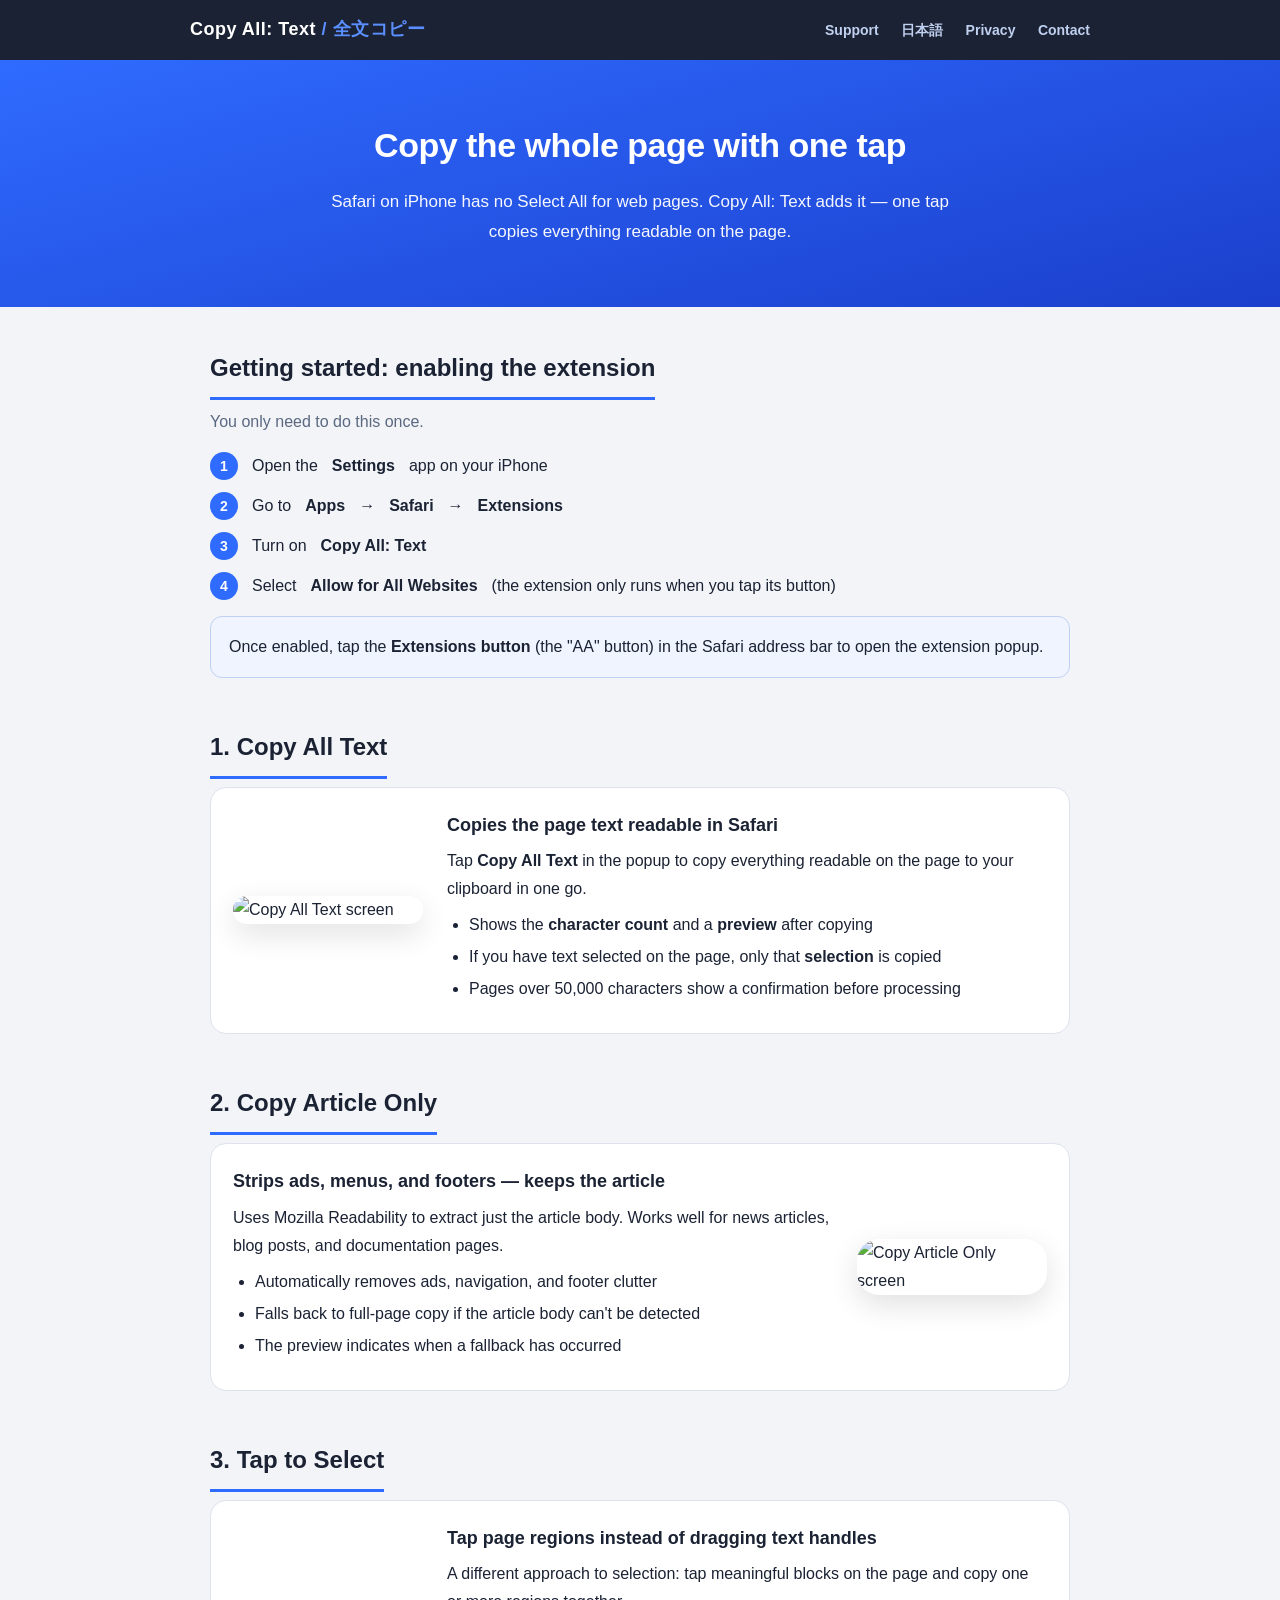
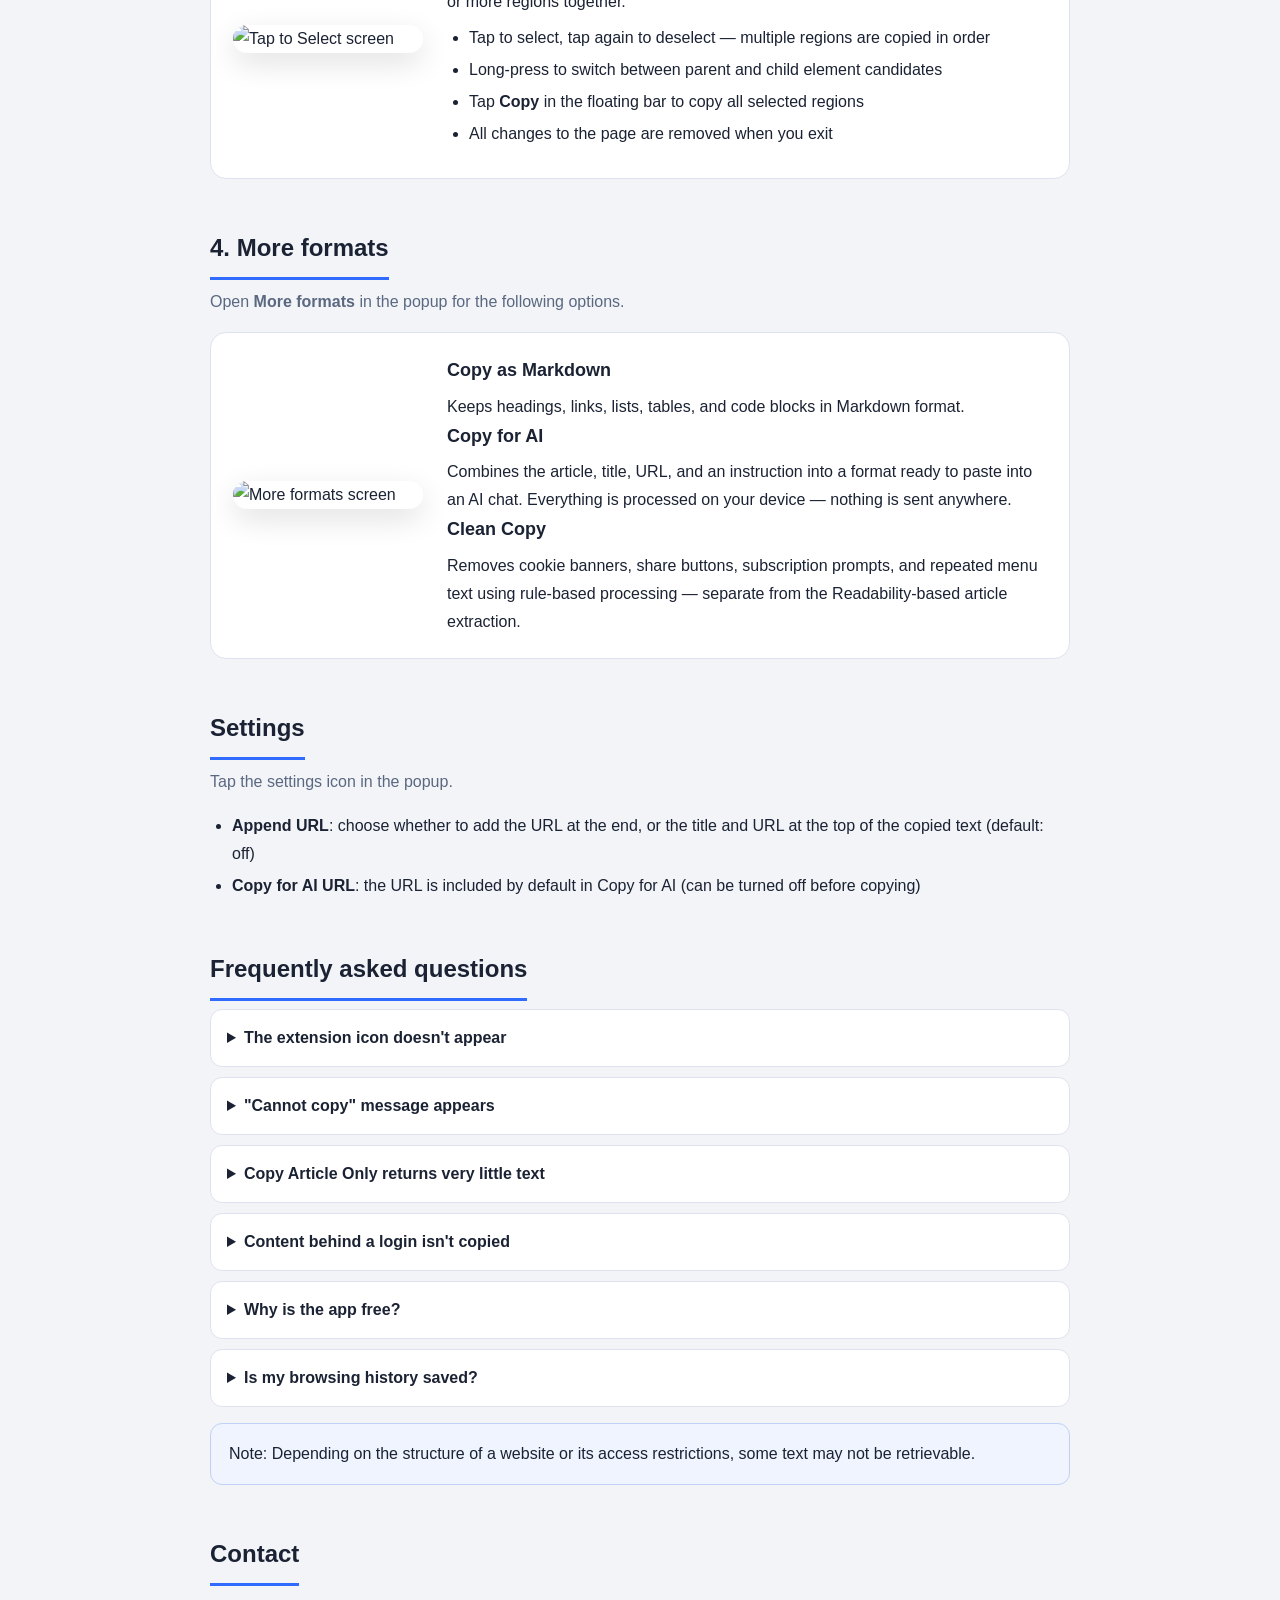
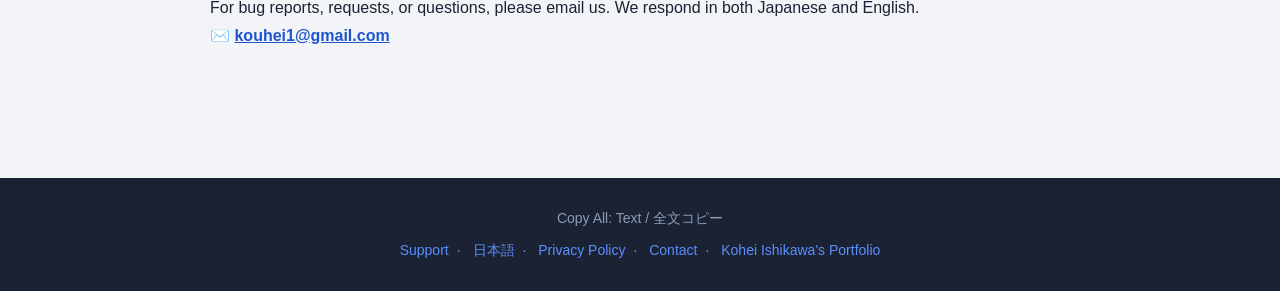
==== en.html @ e87bfa58 "feat: initial support site for Copy All: Text Japanese and English support pages, privacy policy. St" ====
<!DOCTYPE html>
<html lang="en">
<head>
<meta charset="UTF-8">
<meta name="viewport" content="width=device-width, initial-scale=1.0">
<title>Copy All: Text — Support</title>
<meta name="description" content="Support page for Copy All: Text, a Safari extension that adds Select All to iPhone. One tap copies the whole page.">
<link rel="stylesheet" href="style.css">
</head>
<body>

<header class="site-header">
  <div class="inner">
    <a class="brand" href="en.html">Copy All: Text<span> / 全文コピー</span></a>
    <nav class="nav">
      <a href="en.html">Support</a>
      <a href="index.html">日本語</a>
      <a href="privacy.html">Privacy</a>
      <a href="#contact">Contact</a>
    </nav>
  </div>
</header>

<div class="hero">
  <h1>Copy the whole page with one tap</h1>
  <p>Safari on iPhone has no Select All for web pages. Copy All: Text adds it — one tap copies everything readable on the page.</p>
</div>

<main>

  <section>
    <h2>Getting started: enabling the extension</h2>
    <p class="lead">You only need to do this once.</p>
    <ol class="steps">
      <li>Open the <strong>Settings</strong> app on your iPhone</li>
      <li>Go to <strong>Apps</strong> → <strong>Safari</strong> → <strong>Extensions</strong></li>
      <li>Turn on <strong>Copy All: Text</strong></li>
      <li>Select <strong>Allow for All Websites</strong> (the extension only runs when you tap its button)</li>
    </ol>
    <div class="callout">Once enabled, tap the <strong>Extensions button</strong> (the "AA" button) in the Safari address bar to open the extension popup.</div>
  </section>

  <section id="copy-all">
    <h2>1. Copy All Text</h2>
    <div class="feature">
      <div class="shot"><img src="img/en-1.png" alt="Copy All Text screen"></div>
      <div class="body">
        <h3>Copies the page text readable in Safari</h3>
        <p>Tap <strong>Copy All Text</strong> in the popup to copy everything readable on the page to your clipboard in one go.</p>
        <ul>
          <li>Shows the <strong>character count</strong> and a <strong>preview</strong> after copying</li>
          <li>If you have text selected on the page, only that <strong>selection</strong> is copied</li>
          <li>Pages over 50,000 characters show a confirmation before processing</li>
        </ul>
      </div>
    </div>
  </section>

  <section id="copy-article">
    <h2>2. Copy Article Only</h2>
    <div class="feature reverse">
      <div class="shot"><img src="img/en-2.png" alt="Copy Article Only screen"></div>
      <div class="body">
        <h3>Strips ads, menus, and footers — keeps the article</h3>
        <p>Uses Mozilla Readability to extract just the article body. Works well for news articles, blog posts, and documentation pages.</p>
        <ul>
          <li>Automatically removes ads, navigation, and footer clutter</li>
          <li>Falls back to full-page copy if the article body can't be detected</li>
          <li>The preview indicates when a fallback has occurred</li>
        </ul>
      </div>
    </div>
  </section>

  <section id="tap-select">
    <h2>3. Tap to Select</h2>
    <div class="feature">
      <div class="shot"><img src="img/en-3.png" alt="Tap to Select screen"></div>
      <div class="body">
        <h3>Tap page regions instead of dragging text handles</h3>
        <p>A different approach to selection: tap meaningful blocks on the page and copy one or more regions together.</p>
        <ul>
          <li>Tap to select, tap again to deselect — multiple regions are copied in order</li>
          <li>Long-press to switch between parent and child element candidates</li>
          <li>Tap <strong>Copy</strong> in the floating bar to copy all selected regions</li>
          <li>All changes to the page are removed when you exit</li>
        </ul>
      </div>
    </div>
  </section>

  <section id="other-formats">
    <h2>4. More formats</h2>
    <p class="lead">Open <strong>More formats</strong> in the popup for the following options.</p>
    <div class="feature">
      <div class="shot"><img src="img/en-4.png" alt="More formats screen"></div>
      <div class="body">
        <h3>Copy as Markdown</h3>
        <p>Keeps headings, links, lists, tables, and code blocks in Markdown format.</p>
        <h3>Copy for AI</h3>
        <p>Combines the article, title, URL, and an instruction into a format ready to paste into an AI chat. Everything is processed on your device — nothing is sent anywhere.</p>
        <h3>Clean Copy</h3>
        <p>Removes cookie banners, share buttons, subscription prompts, and repeated menu text using rule-based processing — separate from the Readability-based article extraction.</p>
      </div>
    </div>
  </section>

  <section id="settings">
    <h2>Settings</h2>
    <p class="lead">Tap the settings icon in the popup.</p>
    <ul>
      <li><strong>Append URL</strong>: choose whether to add the URL at the end, or the title and URL at the top of the copied text (default: off)</li>
      <li><strong>Copy for AI URL</strong>: the URL is included by default in Copy for AI (can be turned off before copying)</li>
    </ul>
  </section>

  <section id="faq">
    <h2>Frequently asked questions</h2>
    <div class="faq">
      <details><summary>The extension icon doesn't appear</summary>
        <p>Make sure Copy All: Text is enabled in Settings → Apps → Safari → Extensions. Once enabled, it appears under the Extensions button (the "AA" button) in the address bar.</p></details>
      <details><summary>"Cannot copy" message appears</summary>
        <p>The extension cannot run on Safari's internal pages (Start Page, App Store, settings), PDF viewer, or pages that haven't finished loading.</p></details>
      <details><summary>Copy Article Only returns very little text</summary>
        <p>Article detection has limits. For pages that aren't articles (e-commerce, portals, etc.), use Copy All Text or Tap to Select instead.</p></details>
      <details><summary>Content behind a login isn't copied</summary>
        <p>Content loaded lazily after login, or content inside Shadow DOM, may not be retrieved. Copy what was captured and check the preview for what's missing.</p></details>
      <details><summary>Why is the app free?</summary>
        <p>This is a small utility project. It contains no ads, analytics, accounts, or network communication. It will remain free.</p></details>
      <details><summary>Is my browsing history saved?</summary>
        <p>No. The extension copies text to your clipboard and does nothing else. Only your settings (URL append preference, etc.) are saved locally on your device.</p></details>
    </div>
    <div class="callout" style="margin-top:16px">Note: Depending on the structure of a website or its access restrictions, some text may not be retrievable.</div>
  </section>

  <section id="contact" class="contact">
    <h2>Contact</h2>
    <p>For bug reports, requests, or questions, please email us. We respond in both Japanese and English.</p>
    <p>✉️ <a href="mailto:kouhei1@gmail.com">kouhei1@gmail.com</a></p>
  </section>

</main>

<footer>
  <div>Copy All: Text / 全文コピー</div>
  <div style="margin-top:8px">
    <a href="en.html">Support</a>·
    <a href="index.html">日本語</a>·
    <a href="privacy.html">Privacy Policy</a>·
    <a href="mailto:kouhei1@gmail.com">Contact</a>·
    <a href="https://isitest1.github.io/portfolio-hub/en">Kohei Ishikawa's Portfolio</a>
  </div>
</footer>

</body>
</html>
---- style.css ----
/* Copy All: Text — support & privacy site */
:root {
    --navy: #1a2233;
    --blue: #2F6BFF;
    --blue-light: #5b8fff;
    --bg: #F2F4F8;
    --surface: #ffffff;
    --text: #1a2233;
    --muted: #5a6880;
    --border: #dde2ec;
    --radius: 16px;
}
* { box-sizing: border-box; margin: 0; padding: 0; }
html { scroll-behavior: smooth; }
body {
    font-family: -apple-system, BlinkMacSystemFont, "Hiragino Sans",
                 "Hiragino Kaku Gothic ProN", "Yu Gothic", "Noto Sans JP", sans-serif;
    color: var(--text);
    background: var(--bg);
    line-height: 1.75;
    -webkit-font-smoothing: antialiased;
}
a { color: #1f55cc; }
img { max-width: 100%; display: block; }

/* Header */
.site-header {
    background: var(--navy);
    color: #fff;
    padding: 14px 20px;
    position: sticky; top: 0; z-index: 10;
}
.site-header .inner {
    max-width: 900px; margin: 0 auto;
    display: flex; align-items: center; justify-content: space-between; gap: 16px;
    flex-wrap: wrap;
}
.brand { font-weight: 800; font-size: 18px; letter-spacing: .5px; color: #fff; text-decoration: none; }
.brand span { color: var(--blue-light); }
.nav a { color: #c0d0f0; text-decoration: none; margin-left: 18px; font-size: 14px; font-weight: 600; }
.nav a:hover { color: #fff; }

/* Hero */
.hero {
    background: linear-gradient(165deg, #2F6BFF, #1B3FCC);
    color: #fff;
    text-align: center;
    padding: 56px 20px 60px;
}
.hero h1 { font-size: 34px; font-weight: 800; letter-spacing: -.5px; margin-bottom: 12px; }
.hero p { font-size: 17px; max-width: 620px; margin: 0 auto; opacity: .96; }

/* Layout */
main { max-width: 900px; margin: 0 auto; padding: 40px 20px 80px; }
section { margin-bottom: 48px; }
h2 {
    font-size: 24px; font-weight: 800; margin-bottom: 8px;
    padding-bottom: 8px; border-bottom: 3px solid var(--blue); display: inline-block;
}
h3 { font-size: 18px; font-weight: 700; margin: 22px 0 6px; color: var(--navy); }
p.lead { color: var(--muted); margin-bottom: 16px; }
ul { margin: 8px 0 8px 22px; }
li { margin: 4px 0; }

/* Step list */
.steps { counter-reset: step; list-style: none; margin: 0 0 16px; padding: 0; }
.steps li {
    counter-increment: step;
    display: flex; gap: 14px; align-items: flex-start;
    margin-bottom: 12px;
}
.steps li::before {
    content: counter(step);
    flex: 0 0 28px; height: 28px; line-height: 28px;
    text-align: center; font-weight: 800; font-size: 14px;
    background: var(--blue); color: #fff; border-radius: 50%;
}

/* Feature cards */
.feature {
    display: flex; gap: 24px; align-items: center;
    background: var(--surface); border: 1px solid var(--border);
    border-radius: var(--radius); padding: 22px; margin-bottom: 20px;
}
.feature .shot { flex: 0 0 190px; }
.feature .shot img { border-radius: 22px; box-shadow: 0 10px 30px rgba(0,0,0,.12); }
.feature .body { flex: 1; min-width: 0; }
.feature h3 { margin-top: 0; }
.feature.reverse { flex-direction: row-reverse; }
@media (max-width: 640px) {
    .feature, .feature.reverse { flex-direction: column; text-align: left; }
    .feature .shot { flex: 0 0 auto; max-width: 220px; margin: 0 auto; }
}

/* FAQ */
.faq details {
    background: var(--surface); border: 1px solid var(--border);
    border-radius: 12px; padding: 4px 16px; margin-bottom: 10px;
}
.faq summary { font-weight: 700; cursor: pointer; padding: 10px 0; }
.faq details p { padding: 0 0 12px; color: #47535d; }

/* Callout */
.callout {
    background: #eff4ff; border: 1px solid #c0d0f4; border-radius: 12px;
    padding: 16px 18px; margin: 16px 0;
}
.contact a { font-weight: 700; }

/* Privacy */
.block { background: var(--surface); border: 1px solid var(--border); border-radius: 12px; padding: 18px 20px; margin-bottom: 16px; }
.block h3 { margin-top: 0; }
.updated { color: var(--muted); font-size: 14px; }

/* Footer */
footer {
    background: var(--navy); color: #8a9bb8; text-align: center;
    padding: 28px 20px; font-size: 14px;
}
footer a { color: var(--blue-light); text-decoration: none; margin: 0 8px; }
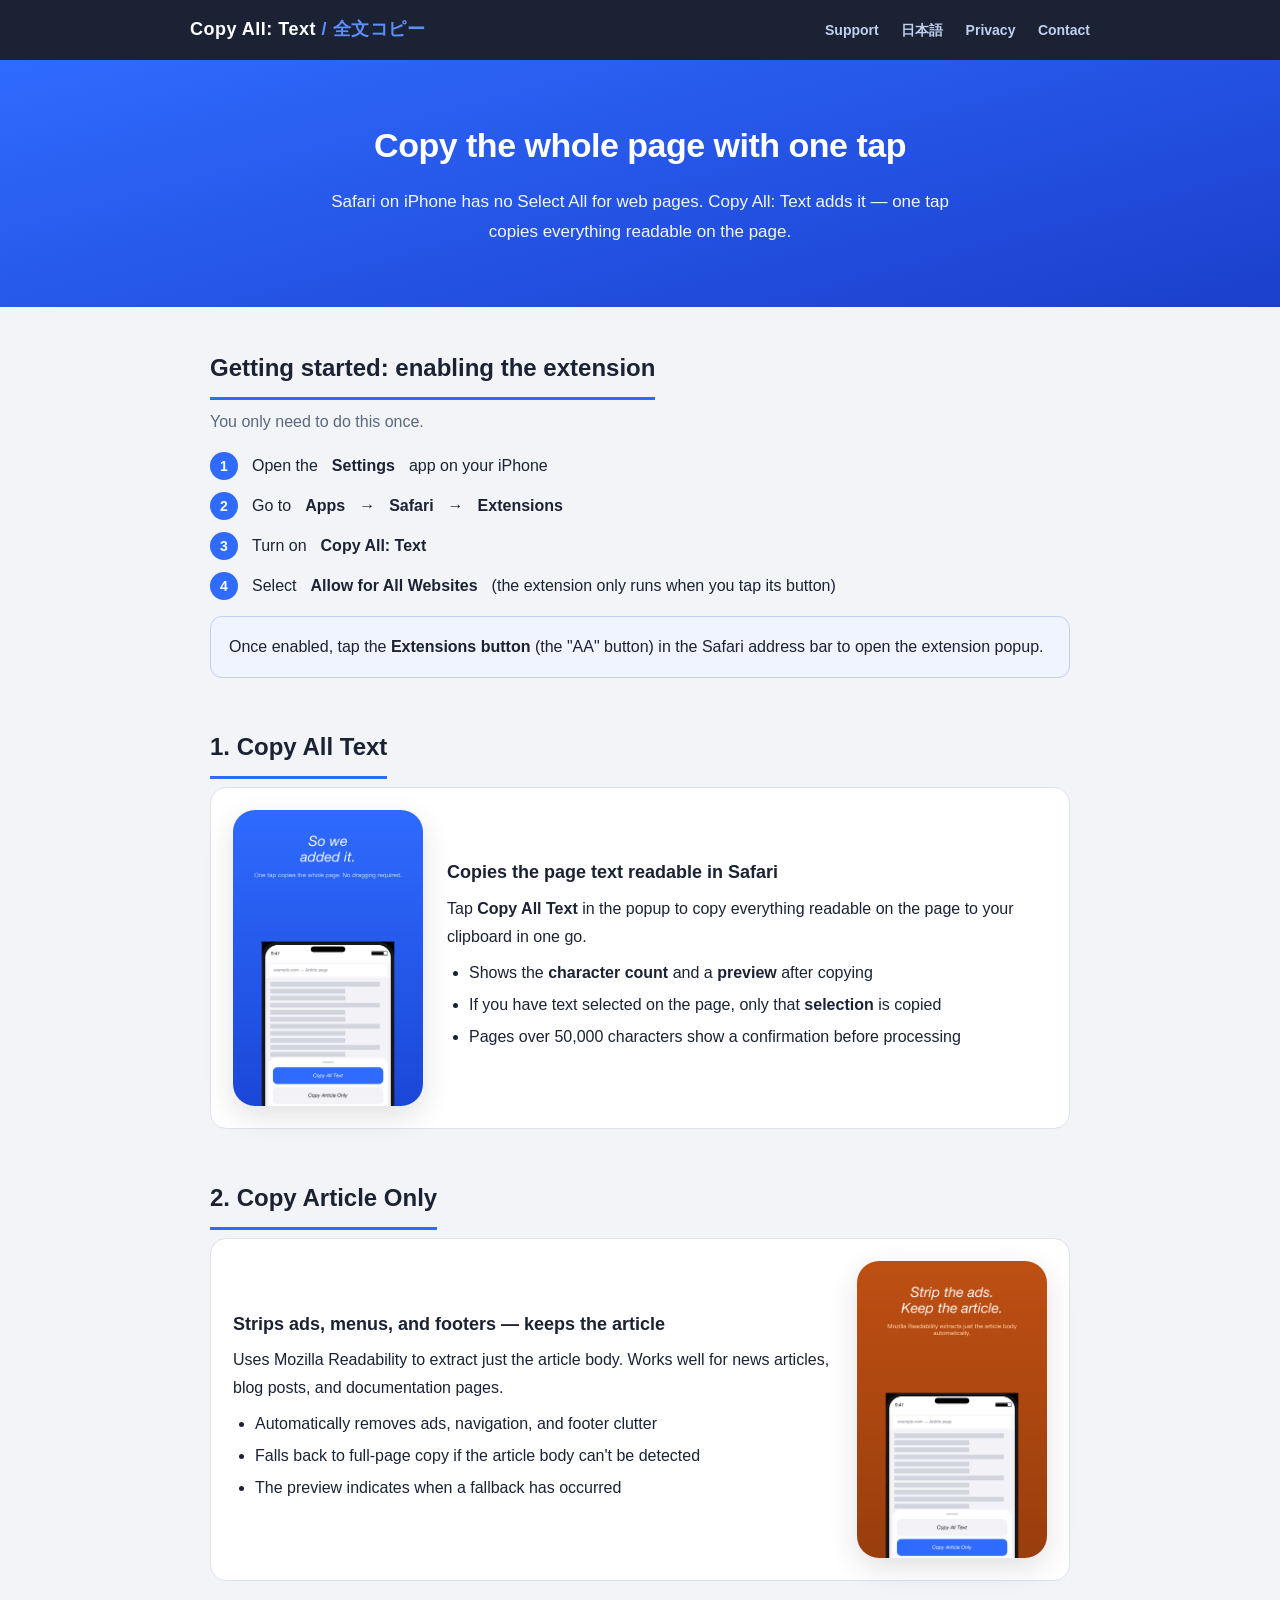
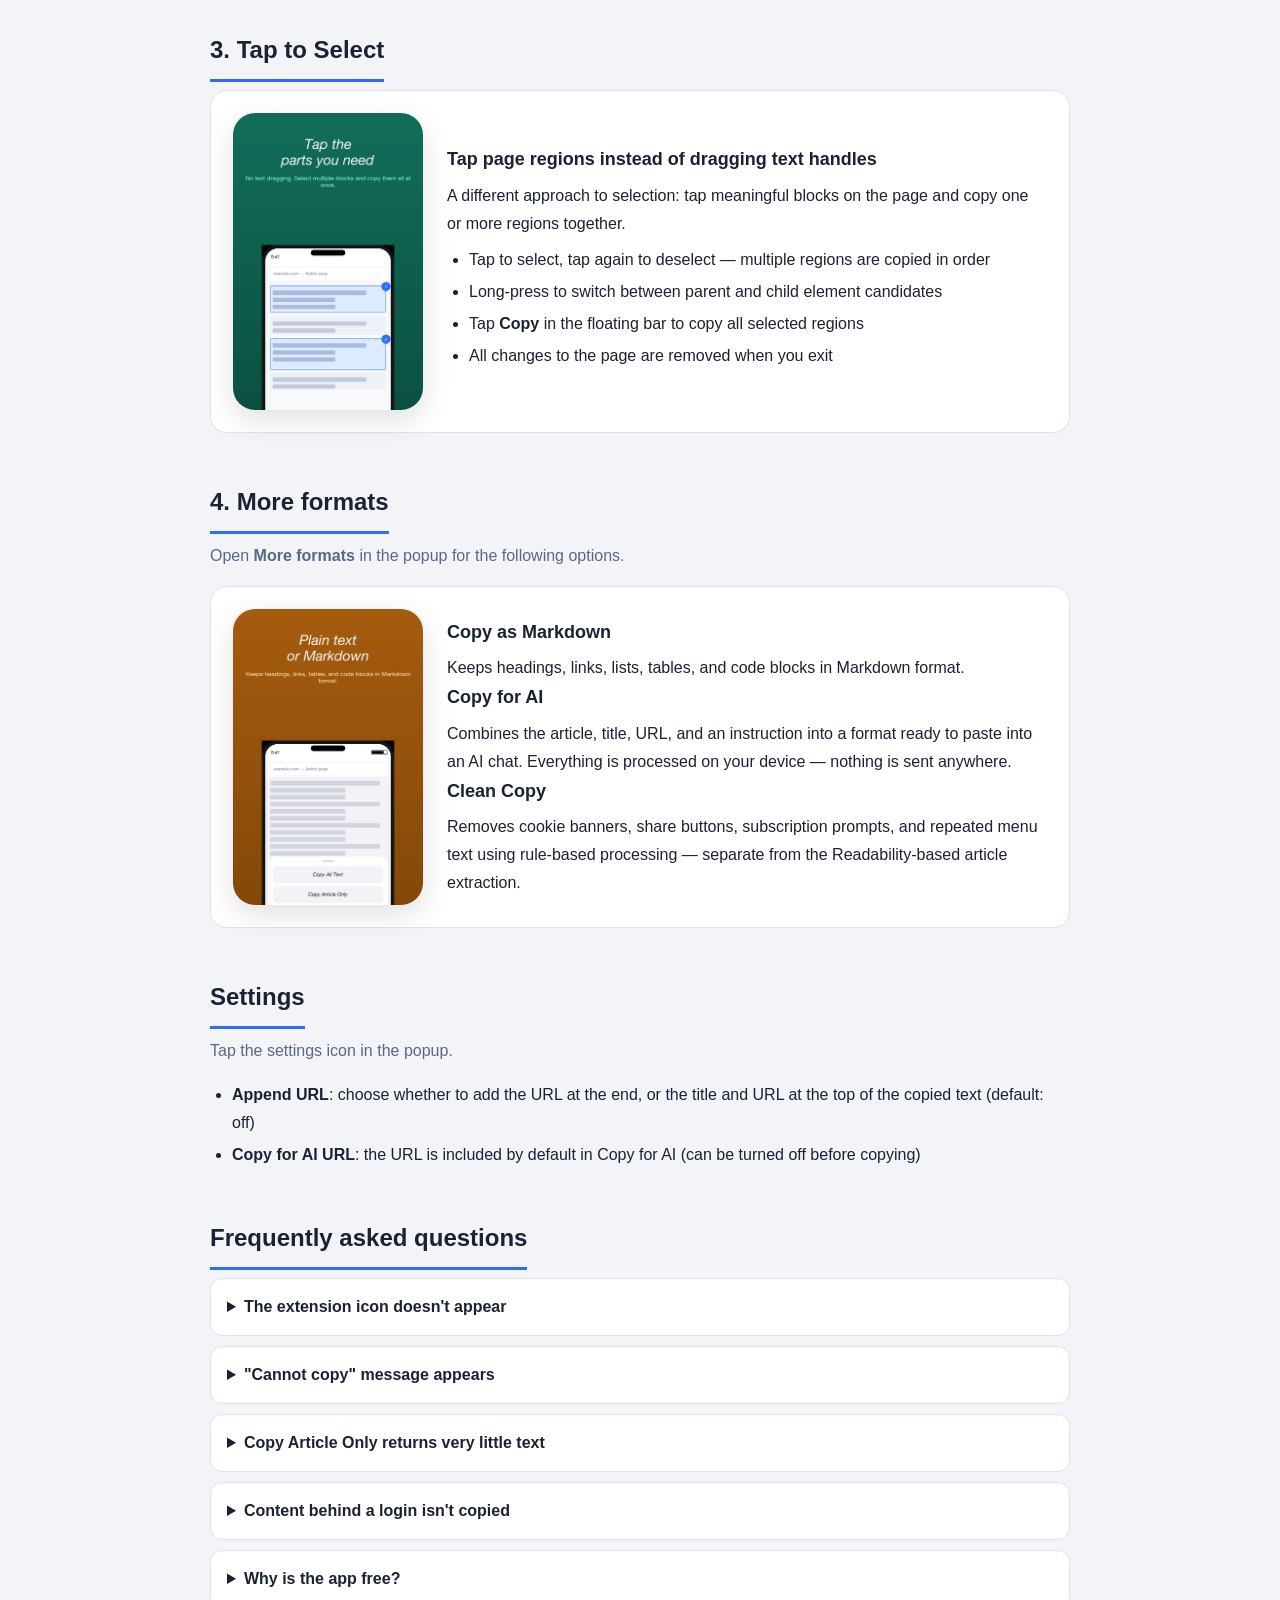
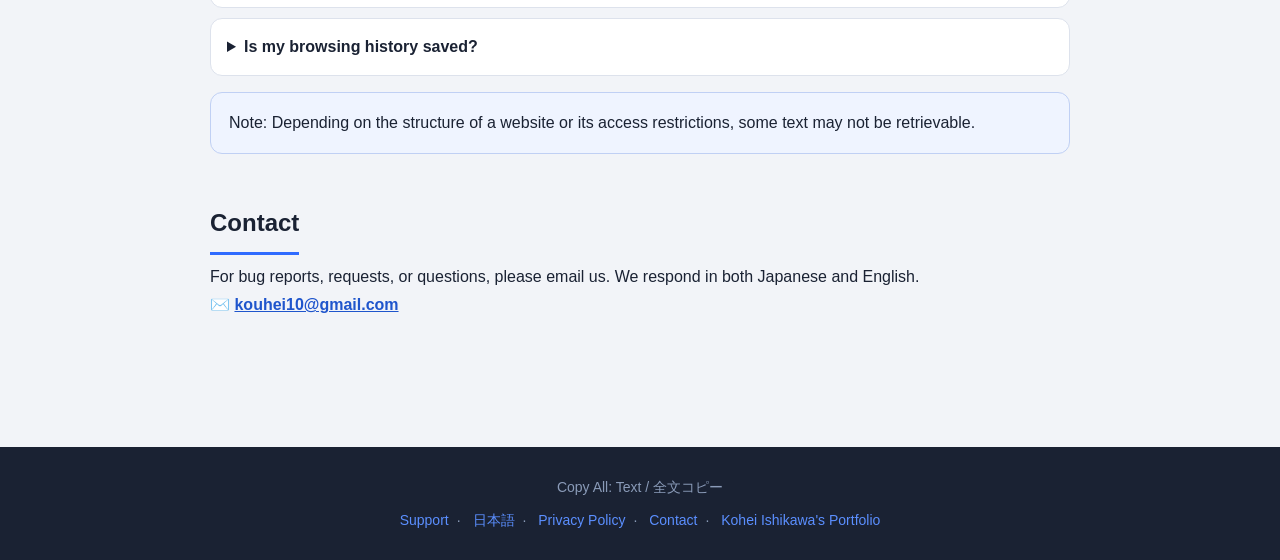
==== commit 520a9006: "fix: update contact email to kouhei10@gmail.com and add screenshot images" ====
--- a/en.html
+++ b/en.html
@@ -136,7 +136,7 @@
   <section id="contact" class="contact">
     <h2>Contact</h2>
     <p>For bug reports, requests, or questions, please email us. We respond in both Japanese and English.</p>
-    <p>✉️ <a href="mailto:kouhei1@gmail.com">kouhei1@gmail.com</a></p>
+    <p>✉️ <a href="mailto:kouhei10@gmail.com">kouhei10@gmail.com</a></p>
   </section>
 
 </main>
@@ -147,7 +147,7 @@
     <a href="en.html">Support</a>·
     <a href="index.html">日本語</a>·
     <a href="privacy.html">Privacy Policy</a>·
-    <a href="mailto:kouhei1@gmail.com">Contact</a>·
+    <a href="mailto:kouhei10@gmail.com">Contact</a>·
     <a href="https://isitest1.github.io/portfolio-hub/en">Kohei Ishikawa's Portfolio</a>
   </div>
 </footer>
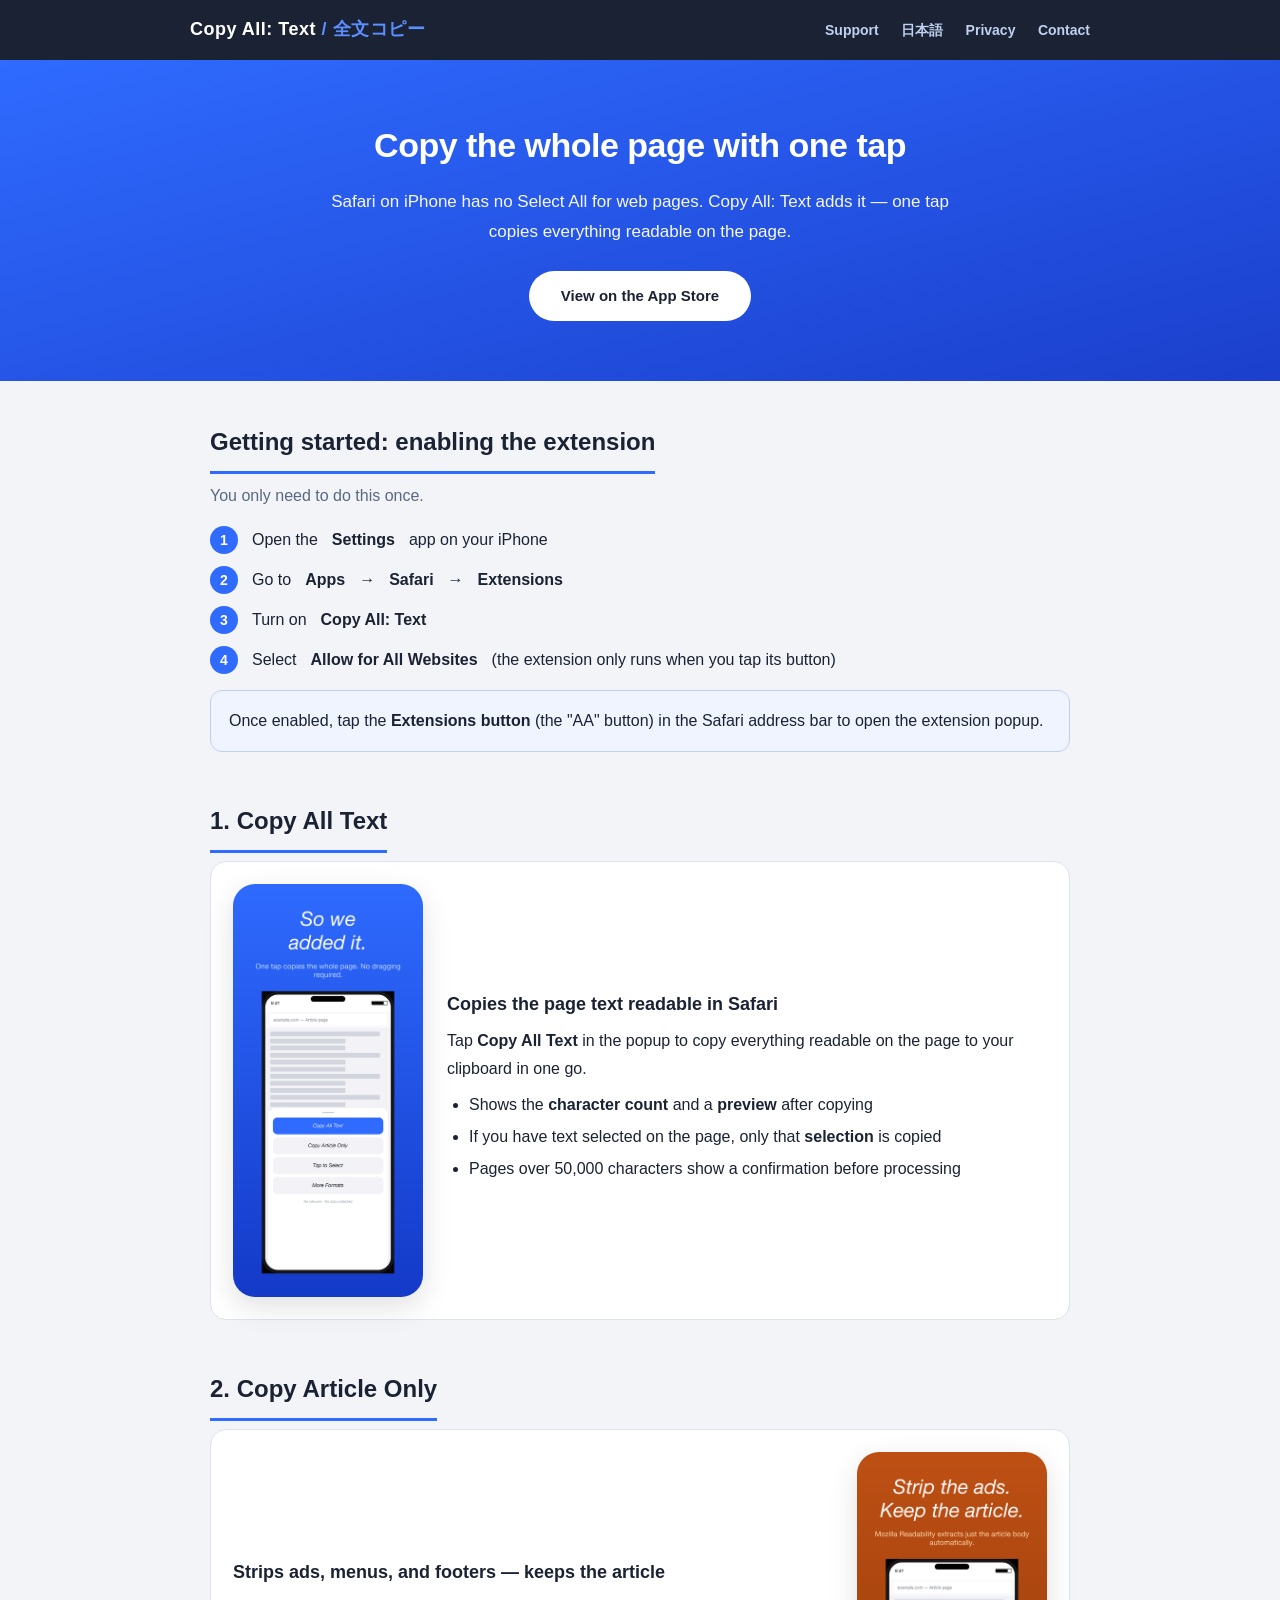
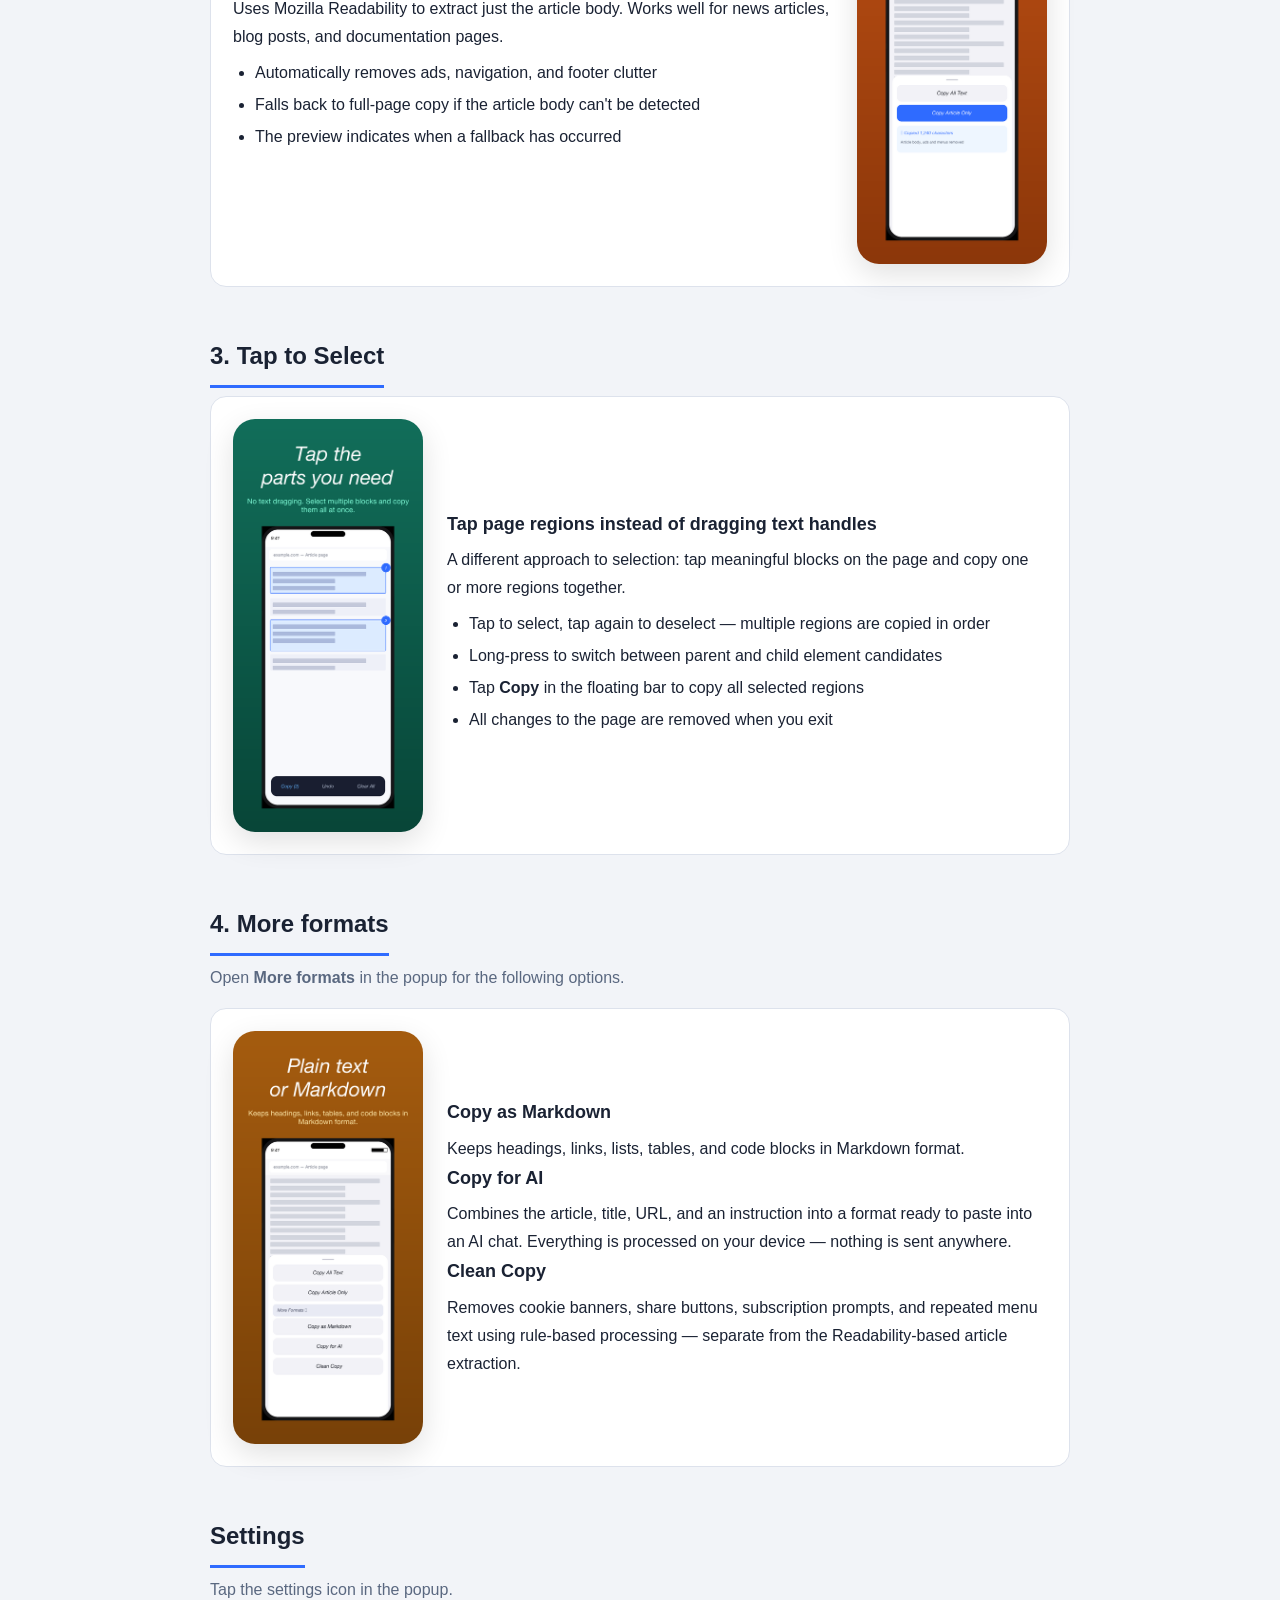
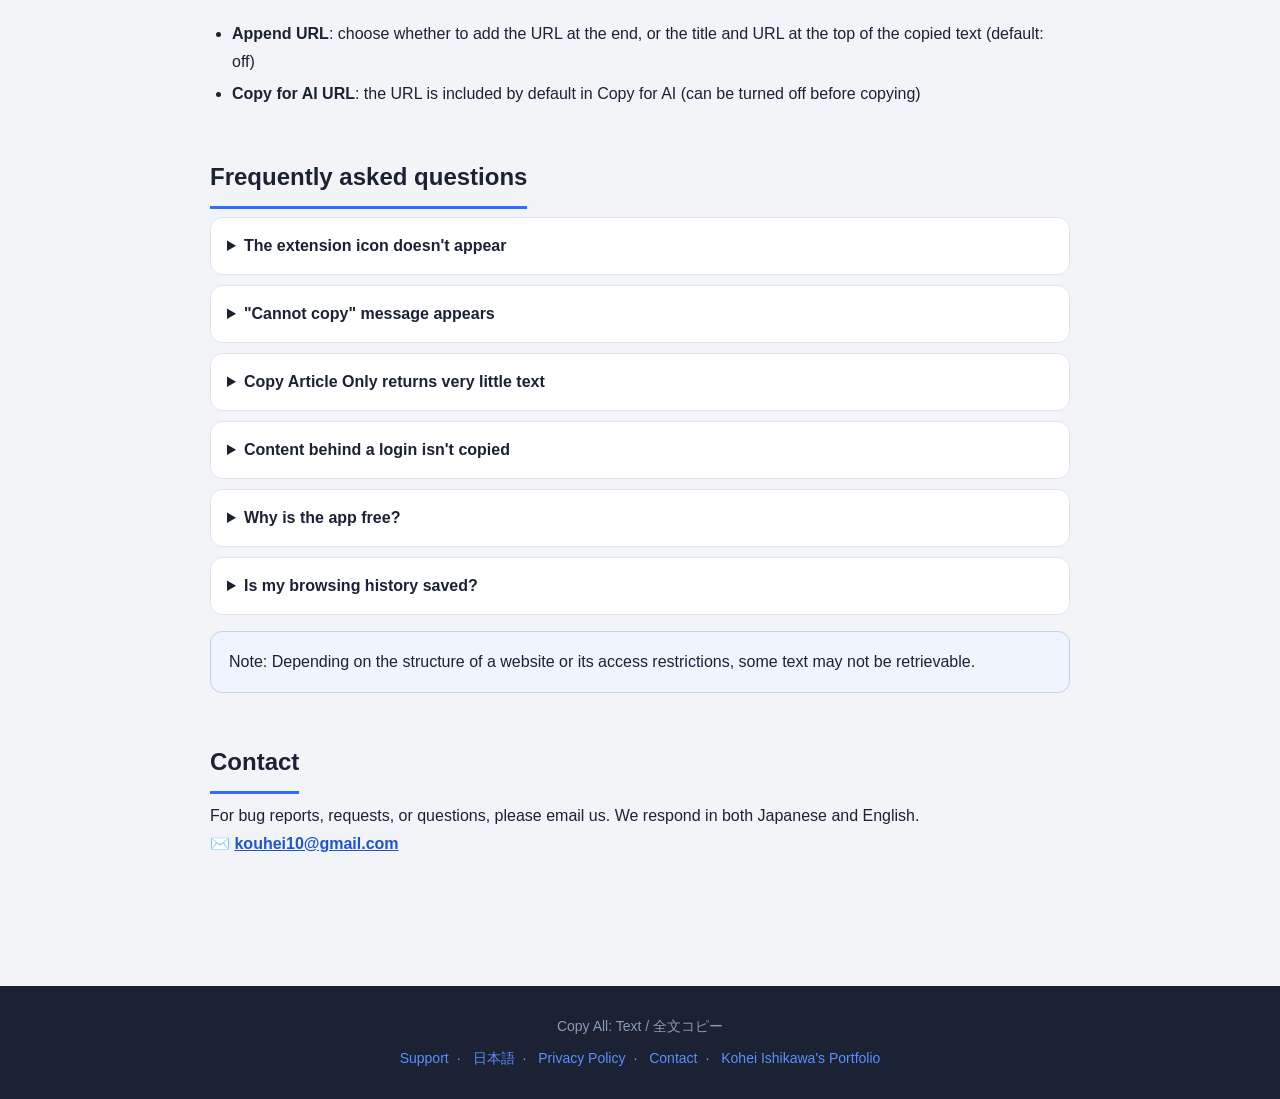
==== commit 3565bdab: "Add App Store link to hero" ====
--- a/en.html
+++ b/en.html
@@ -24,6 +24,7 @@
 <div class="hero">
   <h1>Copy the whole page with one tap</h1>
   <p>Safari on iPhone has no Select All for web pages. Copy All: Text adds it — one tap copies everything readable on the page.</p>
+  <a class="btn-store" href="https://apps.apple.com/jp/app/id6805767687">View on the App Store</a>
 </div>
 
 <main>
--- a/style.css
+++ b/style.css
@@ -49,6 +49,19 @@
 }
 .hero h1 { font-size: 34px; font-weight: 800; letter-spacing: -.5px; margin-bottom: 12px; }
 .hero p { font-size: 17px; max-width: 620px; margin: 0 auto; opacity: .96; }
+.btn-store {
+    display: inline-block;
+    margin-top: 24px;
+    background: #fff;
+    color: var(--navy);
+    padding: 12px 32px;
+    border-radius: 999px;
+    text-decoration: none;
+    font-weight: 800;
+    font-size: 15px;
+    transition: opacity .15s;
+}
+.btn-store:hover { opacity: .85; }
 
 /* Layout */
 main { max-width: 900px; margin: 0 auto; padding: 40px 20px 80px; }
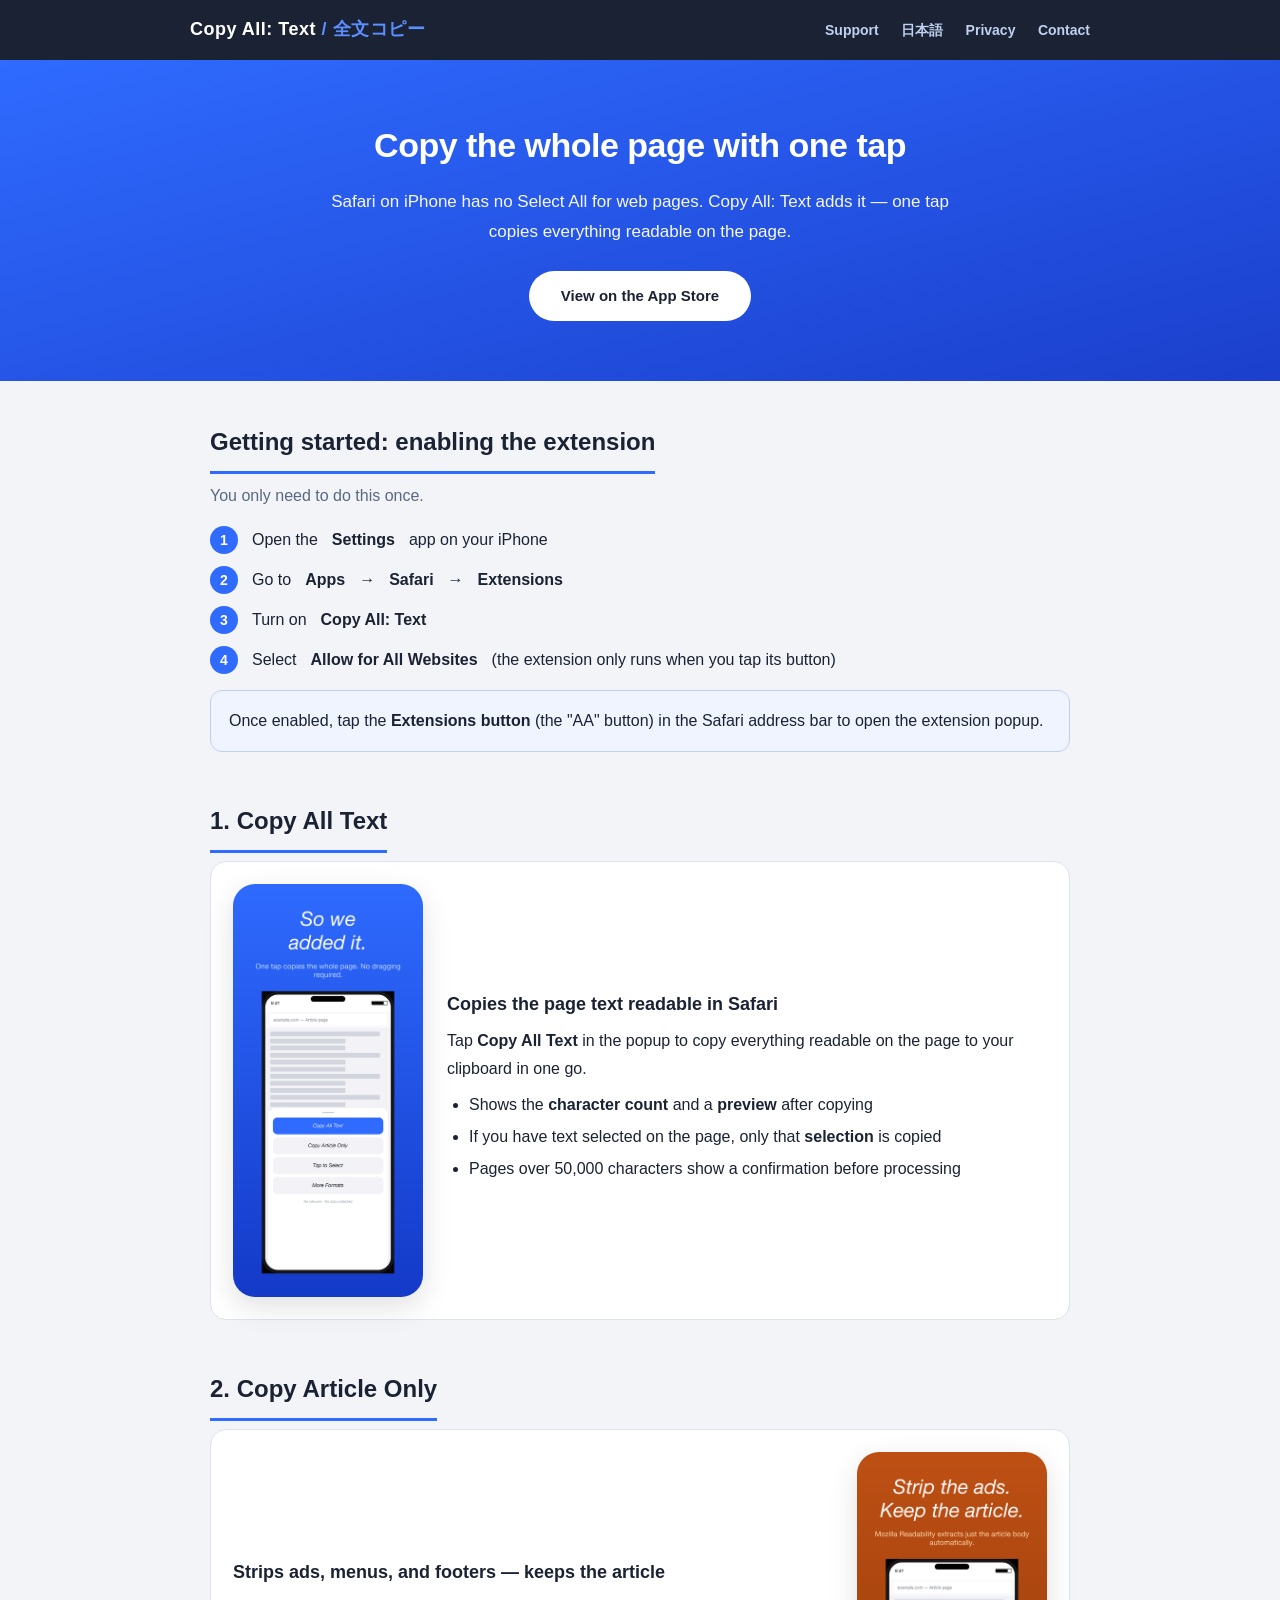
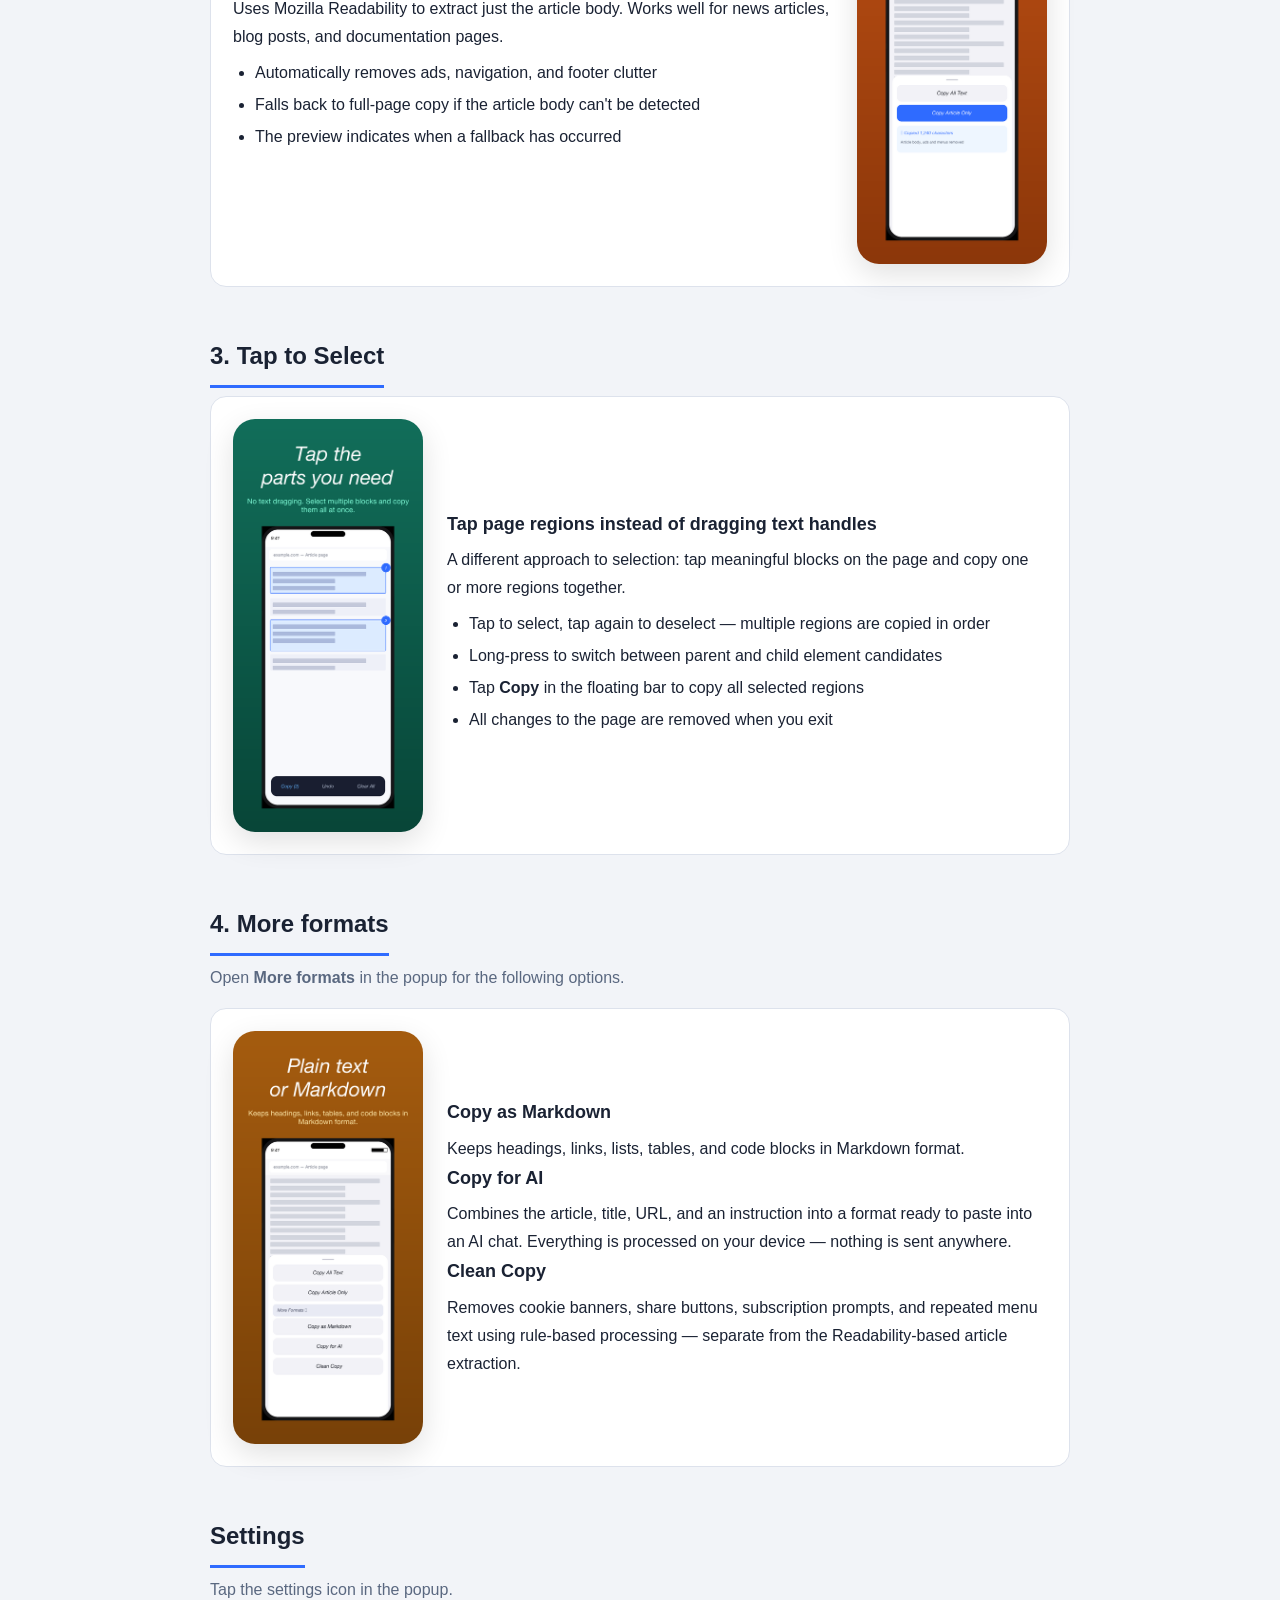
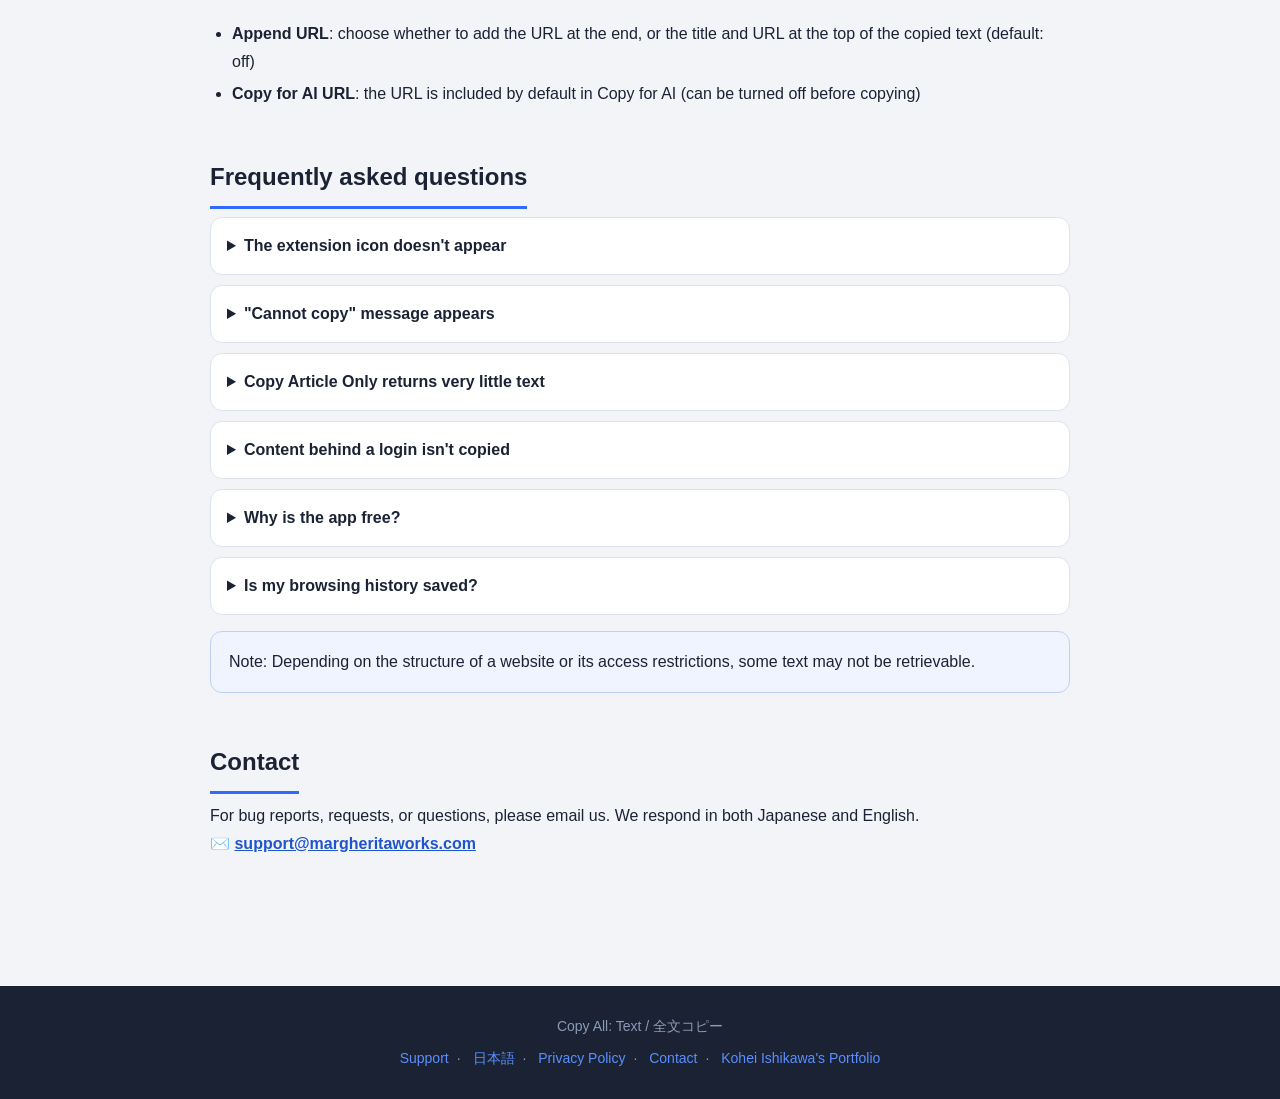
==== commit 492c0c4f: "Update contact email to support@margheritaworks.com" ====
--- a/en.html
+++ b/en.html
@@ -137,7 +137,7 @@
   <section id="contact" class="contact">
     <h2>Contact</h2>
     <p>For bug reports, requests, or questions, please email us. We respond in both Japanese and English.</p>
-    <p>✉️ <a href="mailto:kouhei10@gmail.com">kouhei10@gmail.com</a></p>
+    <p>✉️ <a href="mailto:support@margheritaworks.com">support@margheritaworks.com</a></p>
   </section>
 
 </main>
@@ -148,7 +148,7 @@
     <a href="en.html">Support</a>·
     <a href="index.html">日本語</a>·
     <a href="privacy.html">Privacy Policy</a>·
-    <a href="mailto:kouhei10@gmail.com">Contact</a>·
+    <a href="mailto:support@margheritaworks.com">Contact</a>·
     <a href="https://isitest1.github.io/portfolio-hub/en">Kohei Ishikawa's Portfolio</a>
   </div>
 </footer>
